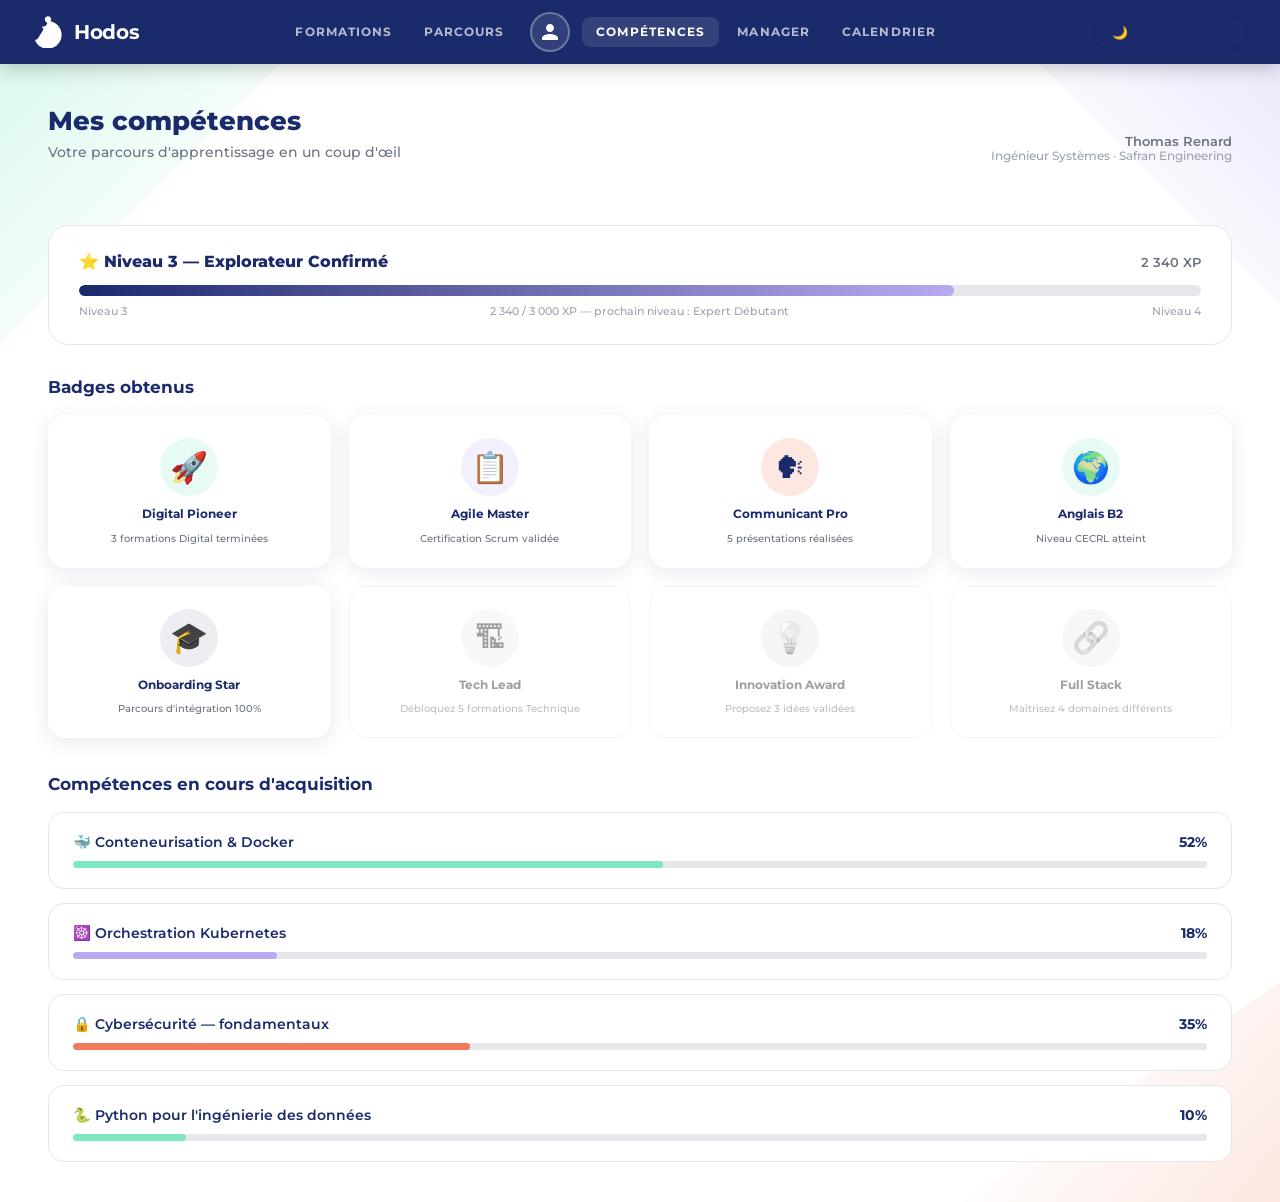
==== competences.html @ df262818 "feat: prototype interactif Hodos — 6 écrans + charte graphique complète Prototype HTML/CSS/JS fidèle" ====
<!DOCTYPE html>
<html lang="fr" data-theme="light">
<head>
  <meta charset="UTF-8">
  <meta name="viewport" content="width=device-width, initial-scale=1.0">
  <title>Hodos — Mes compétences</title>
  <link rel="stylesheet" href="style.css">
</head>
<body>

  <!-- ── Navbar ───────────────────────────────────────────── -->
  <nav class="navbar">
    <div class="navbar-left">
      <a href="index.html" class="hodos-logo">
        <svg viewBox="0 0 56 56" fill="none" xmlns="http://www.w3.org/2000/svg" width="32" height="32" aria-hidden="true">
          <circle cx="28" cy="6" r="5" fill="white" stroke="none"/>
          <path d="M28 11 A22 22 0 1 1 8 43" stroke="white" stroke-width="4.5" stroke-linecap="round"/>
          <path d="M20 20 Q36 20 36 28 Q36 36 20 36" stroke="white" stroke-width="4" stroke-linecap="round"/>
        </svg>
        <span class="hodos-logo-text">Hodos</span>
      </a>
    </div>
    <div class="navbar-center">
      <a href="dashboard.html" class="nav-link">Formations</a>
      <a href="dashboard.html" class="nav-link">Parcours</a>
      <a href="competences.html" class="nav-profile" aria-label="Mon profil">
        <svg viewBox="0 0 24 24" xmlns="http://www.w3.org/2000/svg" aria-hidden="true">
          <path d="M12 12c2.7 0 4.8-2.1 4.8-4.8S14.7 2.4 12 2.4 7.2 4.5 7.2 7.2 9.3 12 12 12zm0 2.4c-3.2 0-9.6 1.6-9.6 4.8v2.4h19.2v-2.4c0-3.2-6.4-4.8-9.6-4.8z"/>
        </svg>
      </a>
      <a href="competences.html" class="nav-link active">Compétences</a>
      <a href="manager.html" class="nav-link">Manager</a>
      <a href="#" class="nav-link">Calendrier</a>
    </div>
    <div class="navbar-right">
      <button class="theme-toggle" onclick="toggleTheme()" style="position:static;" aria-label="Changer le thème">
        <span class="theme-toggle-icon">🌙</span>
        <span class="theme-toggle-label">Mode sombre</span>
      </button>
    </div>
  </nav>

  <!-- ── Page ─────────────────────────────────────────────── -->
  <div class="page-wrapper">
    <div class="bg-deco" aria-hidden="true">
      <div class="deco-tl"></div>
      <div class="deco-tr"></div>
      <div class="deco-br"></div>
    </div>

    <div class="content">

      <!-- Header row -->
      <div class="flex items-center justify-between mb-8" style="flex-wrap:wrap;gap:12px;">
        <div>
          <h1 class="page-title">Mes compétences</h1>
          <p class="page-sub">Votre parcours d'apprentissage en un coup d'œil</p>
        </div>
        <div style="text-align:right;">
          <p style="font-size:.8rem;color:var(--text-secondary);font-weight:600;">Thomas Renard</p>
          <p style="font-size:.72rem;color:var(--text-muted);font-weight:500;">Ingénieur Systèmes · Safran Engineering</p>
        </div>
      </div>

      <!-- XP Bar -->
      <div class="xp-card">
        <div class="xp-header">
          <span class="xp-level">⭐ Niveau 3 — Explorateur Confirmé</span>
          <span class="xp-pts">2 340 XP</span>
        </div>
        <div class="xp-bar">
          <div class="xp-fill" data-w="78%"></div>
        </div>
        <div class="xp-sub">
          <span>Niveau 3</span>
          <span>2 340 / 3 000 XP — prochain niveau : Expert Débutant</span>
          <span>Niveau 4</span>
        </div>
      </div>

      <!-- Badges grid -->
      <h2 class="section-title">Badges obtenus</h2>
      <div class="badges-grid">

        <!-- Unlocked -->
        <div class="badge-card unlocked">
          <div class="badge-icon bi-mint">🚀</div>
          <p class="badge-name">Digital Pioneer</p>
          <p class="badge-desc">3 formations Digital terminées</p>
        </div>

        <div class="badge-card unlocked">
          <div class="badge-icon bi-lilas">📋</div>
          <p class="badge-name">Agile Master</p>
          <p class="badge-desc">Certification Scrum validée</p>
        </div>

        <div class="badge-card unlocked">
          <div class="badge-icon bi-salmon">🗣</div>
          <p class="badge-name">Communicant Pro</p>
          <p class="badge-desc">5 présentations réalisées</p>
        </div>

        <div class="badge-card unlocked">
          <div class="badge-icon bi-mint">🌍</div>
          <p class="badge-name">Anglais B2</p>
          <p class="badge-desc">Niveau CECRL atteint</p>
        </div>

        <div class="badge-card unlocked">
          <div class="badge-icon bi-navy">🎓</div>
          <p class="badge-name">Onboarding Star</p>
          <p class="badge-desc">Parcours d'intégration 100%</p>
        </div>

        <!-- Locked -->
        <div class="badge-card locked">
          <div class="badge-icon bi-lilas">🏗</div>
          <p class="badge-name">Tech Lead</p>
          <p class="badge-desc">Débloquez 5 formations Technique</p>
        </div>

        <div class="badge-card locked">
          <div class="badge-icon bi-salmon">💡</div>
          <p class="badge-name">Innovation Award</p>
          <p class="badge-desc">Proposez 3 idées validées</p>
        </div>

        <div class="badge-card locked">
          <div class="badge-icon bi-navy">🔗</div>
          <p class="badge-name">Full Stack</p>
          <p class="badge-desc">Maîtrisez 4 domaines différents</p>
        </div>

      </div><!-- /badges-grid -->

      <!-- Skills in progress -->
      <h2 class="section-title">Compétences en cours d'acquisition</h2>
      <div class="skills-progress">

        <div class="skill-row">
          <div class="skill-head">
            <span class="skill-name">🐳 Conteneurisation &amp; Docker</span>
            <span class="skill-pct">52%</span>
          </div>
          <div class="skill-bar">
            <div class="skill-fill sf-mint" data-w="52%"></div>
          </div>
        </div>

        <div class="skill-row">
          <div class="skill-head">
            <span class="skill-name">☸️ Orchestration Kubernetes</span>
            <span class="skill-pct">18%</span>
          </div>
          <div class="skill-bar">
            <div class="skill-fill sf-lilas" data-w="18%"></div>
          </div>
        </div>

        <div class="skill-row">
          <div class="skill-head">
            <span class="skill-name">🔒 Cybersécurité — fondamentaux</span>
            <span class="skill-pct">35%</span>
          </div>
          <div class="skill-bar">
            <div class="skill-fill sf-salmon" data-w="35%"></div>
          </div>
        </div>

        <div class="skill-row">
          <div class="skill-head">
            <span class="skill-name">🐍 Python pour l'ingénierie des données</span>
            <span class="skill-pct">10%</span>
          </div>
          <div class="skill-bar">
            <div class="skill-fill sf-mint" data-w="10%"></div>
          </div>
        </div>

      </div><!-- /skills-progress -->

    </div><!-- /content -->
  </div><!-- /page-wrapper -->

  <script src="app.js"></script>
</body>
</html>
---- style.css ----
@import url('https://fonts.googleapis.com/css2?family=Montserrat:wght@400;500;600;700;800&display=swap');

/* ============================================================
   CSS VARIABLES — Light / Dark
   ============================================================ */
:root {
  --navy:        #1B2A6B;
  --navy-dark:   #0D1842;
  --lilas:       #B8A9F0;
  --lilas-light: #D4CBF7;
  --salmon:      #F07A5A;
  --mint:        #7DE8C0;

  /* Light theme tokens */
  --bg-primary:    #FFFFFF;
  --bg-secondary:  #F5F7FF;
  --bg-card:       #FFFFFF;
  --text-primary:  #1B2A6B;
  --text-secondary:#6B7280;
  --text-muted:    #9CA3AF;
  --border:        #E5E7EB;
  --search-bg:     #F0F2FF;
  --shadow:        0 4px 20px rgba(27,42,107,.1);
  --shadow-lg:     0 8px 40px rgba(27,42,107,.15);
}

[data-theme="dark"] {
  --bg-primary:    #0D1842;
  --bg-secondary:  #111D50;
  --bg-card:       #1B2A6B;
  --text-primary:  #FFFFFF;
  --text-secondary:#B8A9F0;
  --text-muted:    #8B97C8;
  --border:        #2A3A7A;
  --search-bg:     rgba(255,255,255,.08);
  --shadow:        0 4px 20px rgba(0,0,0,.3);
  --shadow-lg:     0 8px 40px rgba(0,0,0,.4);
}

/* ============================================================
   RESET
   ============================================================ */
*, *::before, *::after { box-sizing: border-box; margin: 0; padding: 0; }
html  { scroll-behavior: smooth; }
body  {
  font-family: 'Montserrat', sans-serif;
  background: var(--bg-primary);
  color: var(--text-primary);
  min-height: 100vh;
  transition: background .3s, color .3s;
}
a { text-decoration: none; }
button { cursor: pointer; }

/* ============================================================
   LOGO SVG
   ============================================================ */
.hodos-logo {
  display: flex; align-items: center; gap: 10px;
  text-decoration: none; color: inherit;
}
.hodos-logo svg { flex-shrink: 0; }
.hodos-logo-text {
  font-size: 1.9rem; font-weight: 700; letter-spacing: -.3px;
  color: var(--text-primary);
}

/* Splash — big version */
.splash-logo .hodos-logo-text { font-size: 3.4rem; }
.splash-logo svg { width: 72px; height: 72px; }

/* Navbar — always white */
.navbar .hodos-logo-text { font-size: 1.25rem; color: #fff !important; }
.navbar .hodos-logo svg  { width: 32px; height: 32px; }
.navbar .hodos-logo svg path,
.navbar .hodos-logo svg circle { stroke: #fff !important; fill: #fff !important; }

/* ============================================================
   THEME TOGGLE BUTTON (floating)
   ============================================================ */
.theme-toggle {
  position: fixed; top: 18px; right: 20px; z-index: 200;
  display: flex; align-items: center; gap: 8px;
  padding: 8px 18px; border-radius: 50px;
  font-family: 'Montserrat', sans-serif; font-size: .8rem; font-weight: 600;
  border: 2px solid rgba(255,255,255,.25);
  background: rgba(255,255,255,.15); backdrop-filter: blur(12px);
  color: #fff; transition: all .25s;
}
[data-theme="light"] .theme-toggle {
  border-color: rgba(27,42,107,.18);
  background: rgba(27,42,107,.07);
  color: var(--navy);
}
.theme-toggle:hover { transform: scale(1.04); }
.theme-toggle svg { width: 16px; height: 16px; }

/* Inner pages — shift below navbar */
.inner-theme-toggle { top: 76px; }

/* ============================================================
   SPLASH PAGE
   ============================================================ */
.splash-page {
  position: relative; overflow: hidden;
  min-height: 100vh;
  display: flex; align-items: center; justify-content: center;
}

/* ── Light splash background ── */
[data-theme="light"] .splash-page {
  background: linear-gradient(145deg, #fff8f6 0%, #f5f4ff 40%, #f0fff9 100%);
}
[data-theme="light"] .sp-blob1 {
  position: absolute; top: -120px; left: -120px;
  width: 520px; height: 520px; border-radius: 50%;
  background: radial-gradient(circle, rgba(240,122,90,.18) 0%, transparent 70%);
}
[data-theme="light"] .sp-blob2 {
  position: absolute; bottom: -80px; left: -60px;
  width: 420px; height: 420px; border-radius: 50%;
  background: radial-gradient(circle, rgba(125,232,192,.22) 0%, transparent 70%);
}
[data-theme="light"] .sp-blob3 {
  position: absolute; top: -60px; right: -80px;
  width: 360px; height: 360px; border-radius: 50%;
  background: radial-gradient(circle, rgba(184,169,240,.18) 0%, transparent 70%);
}

/* ── Dark splash background ── */
[data-theme="dark"] .splash-page { background: #1B2A6B; }
[data-theme="dark"] .sp-blob1 {
  position: absolute; top: 0; left: 0;
  width: 58%; height: 100%;
  background: linear-gradient(148deg, #3DB8B8 0%, #2A9494 100%);
  clip-path: polygon(0 0, 65% 0, 38% 100%, 0 100%);
  opacity: .82;
}
[data-theme="dark"] .sp-blob2 {
  position: absolute; top: 0; right: 0;
  width: 42%; height: 52%;
  background: linear-gradient(210deg, #B49CB0 0%, #8A6A8A 100%);
  clip-path: polygon(28% 0, 100% 0, 100% 100%, 0 90%);
  opacity: .80;
}
[data-theme="dark"] .sp-blob3 {
  position: absolute; bottom: 0; right: 0;
  width: 38%; height: 48%;
  background: linear-gradient(160deg, #4A52A0 0%, #333A80 100%);
  clip-path: polygon(0 10%, 100% 0, 100% 100%, 20% 100%);
  opacity: .65;
}

.splash-content {
  position: relative; z-index: 10;
  display: flex; flex-direction: column;
  align-items: center; gap: 52px;
}

/* Logo color on light splash */
[data-theme="light"] .splash-logo .hodos-logo-text { color: var(--navy); }
[data-theme="light"] .splash-logo svg path,
[data-theme="light"] .splash-logo svg circle {
  stroke: var(--navy) !important;
  fill:   var(--navy) !important;
}
/* Logo color on dark splash */
[data-theme="dark"] .splash-logo .hodos-logo-text { color: #fff; }
[data-theme="dark"] .splash-logo svg path,
[data-theme="dark"] .splash-logo svg circle {
  stroke: #fff !important;
  fill:   #fff !important;
}

/* SE CONNECTER button */
.btn-connect {
  font-family: 'Montserrat', sans-serif; font-size: .88rem;
  font-weight: 700; letter-spacing: 1.8px; text-transform: uppercase;
  padding: 17px 60px; border-radius: 50px;
  transition: all .3s; border: 2.5px solid transparent;
}
[data-theme="light"] .btn-connect {
  background: var(--navy); color: #fff; border-color: var(--navy);
  box-shadow: 0 6px 24px rgba(27,42,107,.30);
}
[data-theme="light"] .btn-connect:hover {
  background: var(--navy-dark); transform: translateY(-3px);
  box-shadow: 0 10px 32px rgba(27,42,107,.40);
}
[data-theme="dark"] .btn-connect {
  background: transparent; color: #fff; border-color: #fff;
}
[data-theme="dark"] .btn-connect:hover {
  background: rgba(255,255,255,.14); transform: translateY(-3px);
}

/* ============================================================
   NAVBAR
   ============================================================ */
.navbar {
  background: var(--navy); height: 64px;
  padding: 0 32px;
  display: flex; align-items: center; justify-content: space-between;
  position: sticky; top: 0; z-index: 100;
  box-shadow: 0 2px 20px rgba(0,0,0,.25);
}
.navbar-left  { flex: 0 0 auto; }
.navbar-center {
  flex: 1; display: flex; align-items: center;
  justify-content: center; gap: 4px;
}
.navbar-right { flex: 0 0 auto; display: flex; align-items: center; gap: 4px; }

.nav-link {
  color: rgba(255,255,255,.68); font-size: .72rem;
  font-weight: 700; letter-spacing: 1.1px; text-transform: uppercase;
  padding: 8px 14px; border-radius: 8px; transition: all .2s;
}
.nav-link:hover, .nav-link.active {
  color: #fff; background: rgba(255,255,255,.11);
}
.nav-profile {
  width: 40px; height: 40px; border-radius: 50%;
  border: 2px solid rgba(255,255,255,.3);
  background: rgba(255,255,255,.1);
  display: flex; align-items: center; justify-content: center;
  transition: all .2s; margin: 0 8px;
}
.nav-profile:hover { background: rgba(255,255,255,.22); transform: scale(1.06); }
.nav-profile svg { width: 20px; height: 20px; fill: #fff; }

/* ============================================================
   PAGE LAYOUT
   ============================================================ */
.page-wrapper { position: relative; min-height: calc(100vh - 64px); overflow: hidden; }

/* Decorative shapes (inner pages) */
.bg-deco { position: absolute; inset: 0; pointer-events: none; overflow: hidden; }
[data-theme="light"] .deco-tl {
  position: absolute; top: 0; left: 0;
  width: 280px; height: 280px;
  background: linear-gradient(135deg, rgba(125,232,192,.28) 0%, transparent 70%);
  clip-path: polygon(0 0, 100% 0, 0 100%);
}
[data-theme="light"] .deco-tr {
  position: absolute; top: 0; right: 0;
  width: 240px; height: 240px;
  background: linear-gradient(225deg, rgba(184,169,240,.26) 0%, transparent 70%);
  clip-path: polygon(100% 0, 100% 100%, 0 0);
}
[data-theme="light"] .deco-br {
  position: absolute; bottom: 0; right: 0;
  width: 320px; height: 220px;
  background: linear-gradient(310deg, rgba(240,122,90,.18) 0%, transparent 70%);
  clip-path: polygon(100% 100%, 0 100%, 100% 0);
}
[data-theme="dark"] .deco-tl {
  position: absolute; top: 0; left: 0; width: 280px; height: 280px;
  background: rgba(125,232,192,.06); clip-path: polygon(0 0, 100% 0, 0 100%);
}
[data-theme="dark"] .deco-tr {
  position: absolute; top: 0; right: 0; width: 240px; height: 240px;
  background: rgba(184,169,240,.07); clip-path: polygon(100% 0, 100% 100%, 0 0);
}
[data-theme="dark"] .deco-br {
  position: absolute; bottom: 0; right: 0; width: 320px; height: 220px;
  background: rgba(240,122,90,.05); clip-path: polygon(100% 100%, 0 100%, 100% 0);
}

.content { position: relative; z-index: 1; padding: 40px 48px; }

/* ============================================================
   SEARCH BAR
   ============================================================ */
.search-wrap { display: flex; justify-content: center; margin-bottom: 40px; }
.search-bar {
  display: flex; align-items: center; gap: 12px;
  background: var(--search-bg); border: 1.5px solid var(--border);
  border-radius: 50px; padding: 14px 28px;
  width: 100%; max-width: 460px; transition: all .2s;
}
.search-bar:focus-within {
  border-color: var(--navy); box-shadow: 0 0 0 3px rgba(27,42,107,.08);
}
[data-theme="dark"] .search-bar:focus-within {
  border-color: var(--lilas); box-shadow: 0 0 0 3px rgba(184,169,240,.1);
}
.search-bar input {
  background: none; border: none; outline: none;
  font-family: 'Montserrat', sans-serif; font-size: .75rem;
  font-weight: 700; letter-spacing: 1.2px; text-transform: uppercase;
  color: var(--text-secondary); width: 100%;
}
.search-bar input::placeholder { color: var(--text-muted); }
.search-bar svg { width: 18px; height: 18px; flex-shrink: 0; color: var(--text-secondary); }

/* ============================================================
   CARDS GRID
   ============================================================ */
.cards-grid { display: grid; grid-template-columns: repeat(3,1fr); gap: 28px; }

.formation-card {
  background: var(--navy); border-radius: 24px;
  padding: 30px; cursor: pointer;
  transition: all .3s; display: block;
  min-height: 240px; position: relative; overflow: hidden;
}
.formation-card::after {
  content: ''; position: absolute; top: -60px; right: -60px;
  width: 180px; height: 180px; background: rgba(255,255,255,.04);
  border-radius: 50%;
}
.formation-card:hover {
  transform: translateY(-7px);
  box-shadow: 0 20px 50px rgba(27,42,107,.45);
}

.card-tag {
  display: inline-block; padding: 4px 14px; border-radius: 20px;
  font-size: .68rem; font-weight: 700; letter-spacing: .6px;
  text-transform: uppercase; margin-bottom: 16px;
}
.tag-digital    { background: rgba(125,232,192,.2);  color: #7DE8C0; }
.tag-management { background: rgba(184,169,240,.2);  color: #B8A9F0; }
.tag-technique  { background: rgba(240,122,90,.2);   color: #F07A5A; }
.tag-langues    { background: rgba(255,255,255,.15); color: #fff; }

.card-title {
  font-size: 1.05rem; font-weight: 700; color: #fff;
  margin-bottom: 10px; line-height: 1.45;
}
.card-meta {
  font-size: .73rem; color: rgba(255,255,255,.55);
  font-weight: 500; margin-bottom: 24px;
}
.card-progress { margin-top: auto; }
.prog-row {
  display: flex; justify-content: space-between;
  align-items: center; margin-bottom: 7px;
}
.prog-label { font-size: .68rem; color: rgba(255,255,255,.55); font-weight: 500; }
.prog-pct   { font-size: .82rem; color: #fff; font-weight: 700; }
.prog-bar {
  height: 6px; background: rgba(255,255,255,.15);
  border-radius: 10px; overflow: hidden;
}
.prog-fill {
  height: 100%; border-radius: 10px; background: var(--mint);
  transition: width 1.2s cubic-bezier(.4,0,.2,1);
}
.prog-fill.p-lilas  { background: var(--lilas); }
.prog-fill.p-salmon { background: var(--salmon); }

/* ============================================================
   BUTTONS (general)
   ============================================================ */
.btn-primary {
  font-family: 'Montserrat', sans-serif; font-size: .88rem;
  font-weight: 700; letter-spacing: .5px;
  padding: 14px 40px; border-radius: 50px;
  background: var(--navy); color: #fff; border: none;
  box-shadow: 0 4px 16px rgba(27,42,107,.25); transition: all .3s;
}
.btn-primary:hover {
  background: var(--navy-dark); transform: translateY(-2px);
  box-shadow: 0 8px 28px rgba(27,42,107,.38);
}
[data-theme="dark"] .btn-primary {
  background: var(--lilas); color: var(--navy);
  box-shadow: 0 4px 16px rgba(184,169,240,.3);
}
[data-theme="dark"] .btn-primary:hover {
  background: var(--lilas-light); transform: translateY(-2px);
}

.btn-outline {
  font-family: 'Montserrat', sans-serif; font-size: .85rem;
  font-weight: 600; padding: 12px 32px; border-radius: 50px;
  background: transparent; color: var(--navy);
  border: 2px solid var(--navy); transition: all .25s;
}
.btn-outline:hover { background: var(--navy); color: #fff; }
[data-theme="dark"] .btn-outline {
  color: var(--lilas); border-color: var(--lilas);
}
[data-theme="dark"] .btn-outline:hover {
  background: var(--lilas); color: var(--navy);
}

/* ============================================================
   PAGE TYPOGRAPHY
   ============================================================ */
.page-title {
  font-size: 1.65rem; font-weight: 800;
  color: var(--text-primary); margin-bottom: 6px;
}
.page-sub {
  font-size: .9rem; color: var(--text-secondary);
  font-weight: 500; margin-bottom: 32px;
}
.section-title {
  font-size: 1.05rem; font-weight: 700;
  color: var(--text-primary); margin-bottom: 18px;
}

/* ============================================================
   ONBOARDING
   ============================================================ */
.onboarding-page {
  min-height: 100vh; display: flex;
  flex-direction: column; align-items: center;
  justify-content: center; background: var(--bg-primary);
  padding: 60px 20px; position: relative; overflow: hidden;
}

.ob-progress {
  position: fixed; top: 0; left: 0; right: 0; height: 5px;
  background: var(--border); z-index: 50;
}
.ob-progress-fill {
  height: 100%; width: 0%;
  background: linear-gradient(90deg, var(--navy), var(--lilas));
  border-radius: 0 4px 4px 0; transition: width .55s ease;
}

.ob-step {
  display: none; max-width: 560px; width: 100%;
  flex-direction: column; align-items: center; gap: 36px;
  animation: slideIn .4s ease;
}
.ob-step.active { display: flex; }

@keyframes slideIn {
  from { opacity: 0; transform: translateX(28px); }
  to   { opacity: 1; transform: translateX(0); }
}

.ob-indicator {
  font-size: .75rem; font-weight: 600;
  color: var(--text-secondary); letter-spacing: 1.2px; text-transform: uppercase;
}
.ob-question {
  font-size: 1.85rem; font-weight: 800;
  color: var(--text-primary); text-align: center; line-height: 1.3;
}

.options-grid { display: grid; grid-template-columns: repeat(2,1fr); gap: 14px; width: 100%; }
.opt-btn {
  padding: 24px 18px; border-radius: 20px;
  border: 2px solid var(--border); background: var(--bg-card);
  font-family: 'Montserrat', sans-serif; font-size: .95rem;
  font-weight: 600; color: var(--text-primary);
  display: flex; flex-direction: column; align-items: center; gap: 10px;
  transition: all .22s; cursor: pointer;
}
.opt-btn .opt-icon { font-size: 2.2rem; }
.opt-btn:hover {
  border-color: var(--navy); transform: translateY(-3px);
  box-shadow: 0 6px 20px rgba(27,42,107,.1);
}
[data-theme="dark"] .opt-btn:hover { border-color: var(--lilas); }
.opt-btn.selected {
  border-color: var(--navy); background: var(--navy); color: #fff;
}
[data-theme="dark"] .opt-btn.selected {
  border-color: var(--lilas); background: rgba(184,169,240,.18); color: var(--lilas);
}

/* Success screen */
.ob-success {
  display: none; flex-direction: column;
  align-items: center; gap: 28px; text-align: center; max-width: 480px;
  animation: slideIn .4s ease;
}
.ob-success.active { display: flex; }
.success-icon {
  width: 88px; height: 88px; border-radius: 50%;
  background: linear-gradient(135deg, var(--mint), var(--navy));
  display: flex; align-items: center; justify-content: center; font-size: 2.6rem;
}
.success-title { font-size: 2.1rem; font-weight: 800; color: var(--text-primary); }
.success-sub   { font-size: 1rem; color: var(--text-secondary); line-height: 1.65; }

/* ============================================================
   FORMATION PAGE
   ============================================================ */
.formation-header {
  background: var(--navy); color: #fff;
  padding: 36px 48px; position: relative; overflow: hidden;
}
.formation-header::before {
  content: ''; position: absolute; inset: 0;
  background: linear-gradient(135deg, rgba(125,232,192,.08) 0%, transparent 50%, rgba(184,169,240,.06) 100%);
}
.fh-inner { position: relative; z-index: 1; }
.fh-tag   { display: inline-flex; align-items: center; gap: 8px; margin-bottom: 14px; }
.fh-title { font-size: 1.7rem; font-weight: 800; margin-bottom: 12px; }
.fh-meta  { display: flex; gap: 24px; font-size: .82rem; color: rgba(255,255,255,.65); font-weight: 500; }
.fh-meta span { display: flex; align-items: center; gap: 6px; }

/* Formation overall progress */
.fh-progress {
  margin-top: 24px; display: flex; align-items: center; gap: 16px;
}
.fh-prog-bar { flex: 1; height: 8px; background: rgba(255,255,255,.2); border-radius: 10px; overflow: hidden; }
.fh-prog-fill { height: 100%; background: var(--mint); border-radius: 10px; transition: width 1.2s ease; }
.fh-prog-label { font-size: .82rem; font-weight: 700; color: rgba(255,255,255,.85); white-space: nowrap; }

/* Video player */
.video-player {
  background: #0D1842; border-radius: 18px;
  aspect-ratio: 16/9; max-width: 760px; width: 100%;
  display: flex; align-items: center; justify-content: center;
  cursor: pointer; position: relative; overflow: hidden;
  box-shadow: var(--shadow-lg);
}
.video-player::before {
  content: ''; position: absolute; inset: 0;
  background: linear-gradient(135deg, rgba(125,232,192,.08) 0%, transparent 50%, rgba(184,169,240,.08) 100%);
}
.play-btn {
  width: 76px; height: 76px; border-radius: 50%;
  background: rgba(255,255,255,.14); backdrop-filter: blur(10px);
  border: 2px solid rgba(255,255,255,.28);
  display: flex; align-items: center; justify-content: center;
  transition: all .3s; position: relative; z-index: 1;
}
.play-btn:hover { background: rgba(255,255,255,.26); transform: scale(1.1); }
.play-btn svg { width: 30px; height: 30px; fill: #fff; margin-left: 5px; }

/* Timer widget */
.timer-widget {
  display: inline-flex; align-items: center; gap: 10px;
  padding: 10px 22px; background: var(--bg-card);
  border: 1.5px solid var(--border); border-radius: 50px;
  font-family: 'Montserrat', sans-serif; transition: all .25s;
}
.timer-widget.active { border-color: var(--salmon); background: rgba(240,122,90,.07); }
.timer-dot {
  width: 9px; height: 9px; border-radius: 50%;
  background: var(--text-muted); transition: all .3s;
}
.timer-widget.active .timer-dot { background: var(--salmon); animation: dot-pulse 1.1s ease infinite; }
@keyframes dot-pulse {
  0%,100% { transform: scale(1); opacity: 1; }
  50%      { transform: scale(1.5); opacity: .65; }
}
.timer-label { font-size: .82rem; font-weight: 600; color: var(--text-primary); }
.timer-val   { font-size: .82rem; font-weight: 700; color: var(--salmon); display: none; }
.timer-widget.active .timer-val { display: block; }

/* Modules list */
.modules-list { display: flex; flex-direction: column; gap: 10px; }
.module-item {
  display: flex; align-items: center; gap: 16px;
  padding: 15px 18px; border-radius: 14px;
  background: var(--bg-card); border: 1.5px solid var(--border);
  transition: all .2s; cursor: pointer;
}
.module-item:hover { border-color: var(--navy); transform: translateX(4px); }
[data-theme="dark"] .module-item:hover { border-color: var(--lilas); }
.module-item.current { border-color: var(--navy); }
[data-theme="dark"] .module-item.current { border-color: var(--lilas); }

.mod-status {
  width: 28px; height: 28px; border-radius: 50%;
  display: flex; align-items: center; justify-content: center;
  font-size: .72rem; font-weight: 700; flex-shrink: 0;
}
.st-done     { background: var(--mint);    color: #0A5A3A; }
.st-current  { background: var(--navy);    color: #fff; }
.st-upcoming { background: var(--border); color: var(--text-muted); }
[data-theme="dark"] .st-upcoming { background: rgba(255,255,255,.1); }

.mod-info { flex: 1; }
.mod-name { font-size: .88rem; font-weight: 600; color: var(--text-primary); margin-bottom: 2px; }
.mod-dur  { font-size: .73rem; color: var(--text-secondary); font-weight: 500; }
.mod-badge {
  font-size: .68rem; font-weight: 700; padding: 3px 10px; border-radius: 12px;
  text-transform: uppercase; letter-spacing: .4px;
}
.mb-done     { background: rgba(125,232,192,.15); color: #0A6A4A; }
.mb-current  { background: rgba(27,42,107,.1);    color: var(--navy); }
.mb-upcoming { background: rgba(107,114,128,.1);  color: var(--text-secondary); }
[data-theme="dark"] .mb-done    { color: var(--mint); }
[data-theme="dark"] .mb-current { background: rgba(184,169,240,.15); color: var(--lilas); }

/* ============================================================
   COMPÉTENCES
   ============================================================ */
.xp-card {
  background: var(--bg-card); border: 1.5px solid var(--border);
  border-radius: 20px; padding: 26px 30px; margin-bottom: 32px;
}
.xp-header { display: flex; justify-content: space-between; align-items: center; margin-bottom: 14px; }
.xp-level  { font-size: 1rem; font-weight: 800; color: var(--navy); }
[data-theme="dark"] .xp-level { color: var(--lilas); }
.xp-pts    { font-size: .82rem; font-weight: 600; color: var(--text-secondary); }
.xp-bar    { height: 11px; background: var(--border); border-radius: 10px; overflow: hidden; margin-bottom: 8px; }
.xp-fill   { height: 100%; background: linear-gradient(90deg, var(--navy), var(--lilas)); border-radius: 10px; transition: width 1.4s ease; }
.xp-sub    { display: flex; justify-content: space-between; font-size: .7rem; color: var(--text-muted); font-weight: 500; }

.badges-grid { display: grid; grid-template-columns: repeat(4,1fr); gap: 18px; margin-bottom: 36px; }
.badge-card {
  display: flex; flex-direction: column; align-items: center; gap: 10px;
  padding: 22px 14px; border-radius: 18px; background: var(--bg-card);
  border: 1.5px solid var(--border); text-align: center; transition: all .3s;
}
.badge-card.unlocked {
  border-color: transparent;
  box-shadow: 0 4px 20px rgba(27,42,107,.1);
}
.badge-card.unlocked:hover { transform: translateY(-5px); box-shadow: 0 10px 32px rgba(27,42,107,.18); }
.badge-card.locked { opacity: .45; filter: grayscale(1); }
.badge-icon {
  width: 58px; height: 58px; border-radius: 50%;
  display: flex; align-items: center; justify-content: center; font-size: 1.9rem;
}
.bi-mint   { background: rgba(125,232,192,.18); }
.bi-lilas  { background: rgba(184,169,240,.18); }
.bi-salmon { background: rgba(240,122,90,.18); }
.bi-navy   { background: rgba(27,42,107,.08); }
.badge-name { font-size: .75rem; font-weight: 700; color: var(--text-primary); line-height: 1.3; }
.badge-desc { font-size: .65rem; color: var(--text-secondary); font-weight: 500; }

.skills-progress { display: flex; flex-direction: column; gap: 14px; }
.skill-row {
  background: var(--bg-card); border: 1.5px solid var(--border);
  border-radius: 16px; padding: 20px 24px;
}
.skill-head { display: flex; justify-content: space-between; align-items: center; margin-bottom: 10px; }
.skill-name { font-size: .9rem; font-weight: 600; color: var(--text-primary); }
.skill-pct  { font-size: .9rem; font-weight: 700; color: var(--navy); }
[data-theme="dark"] .skill-pct { color: var(--lilas); }
.skill-bar  { height: 7px; background: var(--border); border-radius: 8px; overflow: hidden; }
.skill-fill { height: 100%; border-radius: 8px; transition: width 1.3s ease; }
.sf-mint   { background: var(--mint); }
.sf-lilas  { background: var(--lilas); }
.sf-salmon { background: var(--salmon); }

/* ============================================================
   MANAGER PAGE
   ============================================================ */
.filter-tabs { display: flex; gap: 8px; margin-bottom: 22px; flex-wrap: wrap; }
.filter-tab {
  padding: 8px 20px; border-radius: 50px;
  border: 1.5px solid var(--border); background: transparent;
  font-family: 'Montserrat', sans-serif; font-size: .78rem;
  font-weight: 600; color: var(--text-secondary); transition: all .2s;
}
.filter-tab.active, .filter-tab:hover {
  background: var(--navy); border-color: var(--navy); color: #fff;
}
[data-theme="dark"] .filter-tab.active,
[data-theme="dark"] .filter-tab:hover {
  background: rgba(184,169,240,.2); border-color: var(--lilas); color: var(--lilas);
}

.manager-table {
  width: 100%; border-collapse: collapse;
  background: var(--bg-card); border-radius: 18px; overflow: hidden;
  box-shadow: var(--shadow);
}
.manager-table thead { background: var(--navy); }
.manager-table th {
  padding: 15px 20px; text-align: left;
  font-size: .72rem; font-weight: 700; letter-spacing: 1px;
  text-transform: uppercase; color: rgba(255,255,255,.8);
}
.manager-table td {
  padding: 15px 20px; border-bottom: 1px solid var(--border);
  font-size: .84rem; color: var(--text-primary);
  font-weight: 500; vertical-align: middle;
}
.manager-table tr:last-child td { border-bottom: none; }
.manager-table tbody tr { transition: background .15s; }
.manager-table tbody tr:hover td { background: rgba(27,42,107,.035); }
[data-theme="dark"] .manager-table tbody tr:hover td { background: rgba(255,255,255,.03); }

.collab-name { font-weight: 700; }
.prog-cell { min-width: 130px; }
.prog-sm {
  height: 6px; background: var(--border);
  border-radius: 6px; overflow: hidden; margin-top: 5px;
}
.prog-sm-fill { height: 100%; border-radius: 6px; }
.psf-mint   { background: var(--mint); }
.psf-lilas  { background: var(--lilas); }
.psf-salmon { background: var(--salmon); }
.psf-light  { background: var(--border); }

.st-pill {
  display: inline-block; padding: 4px 12px; border-radius: 20px;
  font-size: .68rem; font-weight: 700;
  text-transform: uppercase; letter-spacing: .5px; white-space: nowrap;
}
.sp-active   { background: rgba(125,232,192,.14); color: #0A6A4A; }
.sp-done     { background: rgba(27,42,107,.1);    color: var(--navy); }
.sp-inactive { background: rgba(240,122,90,.14);  color: var(--salmon); }
.sp-none     { background: rgba(107,114,128,.09); color: var(--text-secondary); }
[data-theme="dark"] .sp-active { color: var(--mint); }
[data-theme="dark"] .sp-done   { background: rgba(184,169,240,.15); color: var(--lilas); }

.alert-strip {
  display: flex; align-items: center; gap: 8px;
  background: rgba(240,122,90,.1); border: 1px solid rgba(240,122,90,.3);
  border-radius: 10px; padding: 10px 16px;
  font-size: .8rem; font-weight: 600; color: var(--salmon);
  margin-bottom: 20px; flex-wrap: wrap;
}

/* Bar chart */
.chart-card {
  background: var(--bg-card); border: 1.5px solid var(--border);
  border-radius: 20px; padding: 28px;
}
.chart-bar-area {
  display: flex; align-items: stretch;
  gap: 16px; height: 150px; margin-top: 20px;
}
.bar-group {
  display: flex; flex-direction: column; align-items: center;
  flex: 1; gap: 0; height: 100%;
}
.bar-wrap  {
  position: relative; width: 100%; flex: 1;
  border-bottom: 2px solid var(--border);
}
.chart-bar {
  position: absolute; bottom: 0; width: 100%;
  background: var(--navy); border-radius: 7px 7px 0 0;
  min-height: 4px; height: 0;
  transition: height 1.2s cubic-bezier(.4,0,.2,1);
}
.chart-bar:hover::after {
  content: attr(data-v);
  position: absolute; top: -28px; left: 50%; transform: translateX(-50%);
  background: var(--navy); color: #fff; padding: 2px 8px;
  border-radius: 6px; font-size: .7rem; font-weight: 700; white-space: nowrap;
}
[data-theme="dark"] .chart-bar { background: var(--lilas); }
.bar-lbl { font-size: .68rem; font-weight: 600; color: var(--text-secondary); text-align: center; padding-top: 7px; }

/* ============================================================
   UTILITY
   ============================================================ */
.flex         { display: flex; }
.flex-col     { flex-direction: column; }
.items-center { align-items: center; }
.justify-between { justify-content: space-between; }
.gap-2 { gap: 8px; }  .gap-3 { gap: 12px; } .gap-4 { gap: 16px; }
.gap-6 { gap: 24px; } .gap-8 { gap: 32px; }
.mb-4 { margin-bottom: 16px; } .mb-6 { margin-bottom: 24px; }
.mb-8 { margin-bottom: 32px; } .mt-4 { margin-top: 16px; }
.mt-6 { margin-top: 24px; }  .text-center { text-align: center; }
.w-full { width: 100%; }
.two-col { display: grid; grid-template-columns: 1fr 1fr; gap: 28px; }

/* ============================================================
   RESPONSIVE
   ============================================================ */
@media (max-width: 900px) {
  .cards-grid { grid-template-columns: 1fr; }
  .badges-grid { grid-template-columns: repeat(2,1fr); }
  .two-col { grid-template-columns: 1fr; }
  .content { padding: 28px 20px; }
  .formation-header { padding: 28px 20px; }
  .navbar { padding: 0 16px; }
  .nav-link { font-size: .65rem; padding: 6px 10px; letter-spacing: .5px; }
}
@media (max-width: 600px) {
  .options-grid { grid-template-columns: 1fr; }
  .ob-question  { font-size: 1.4rem; }
  .manager-table th, .manager-table td { padding: 10px 12px; font-size: .75rem; }
}
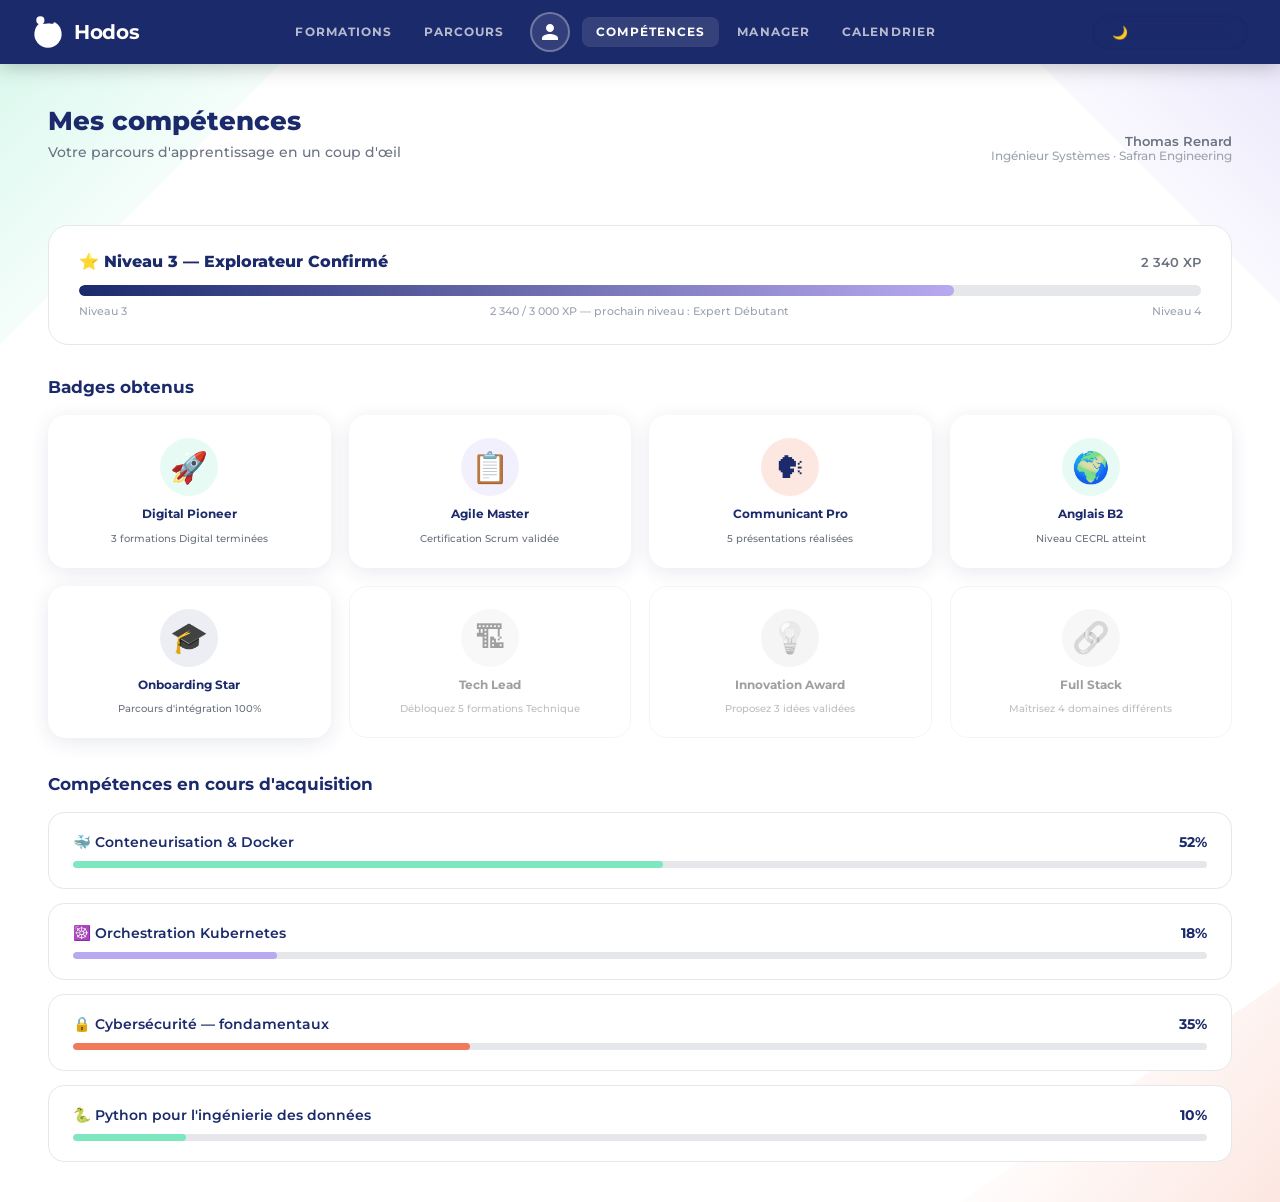
==== commit 83184d84: "fix: splash page pixel-perfect + logo SVG fidèle au PNG officiel - Rewrite index.html avec backgroun" ====
--- a/competences.html
+++ b/competences.html
@@ -12,10 +12,10 @@
   <nav class="navbar">
     <div class="navbar-left">
       <a href="index.html" class="hodos-logo">
-        <svg viewBox="0 0 56 56" fill="none" xmlns="http://www.w3.org/2000/svg" width="32" height="32" aria-hidden="true">
-          <circle cx="28" cy="6" r="5" fill="white" stroke="none"/>
-          <path d="M28 11 A22 22 0 1 1 8 43" stroke="white" stroke-width="4.5" stroke-linecap="round"/>
-          <path d="M20 20 Q36 20 36 28 Q36 36 20 36" stroke="white" stroke-width="4" stroke-linecap="round"/>
+        <svg viewBox="0 0 88 88" fill="none" xmlns="http://www.w3.org/2000/svg" width="32" height="32" aria-hidden="true">
+          <circle cx="23" cy="12" r="8.5" stroke="white" stroke-width="5.5" fill="none"/>
+          <path d="M 62 21 A 34 34 0 1 1 26 21" stroke="white" stroke-width="7" stroke-linecap="round" fill="none"/>
+          <path d="M 38 25 C 64 18 72 46 43 55 C 14 64 20 84 53 80" stroke="white" stroke-width="6" stroke-linecap="round" fill="none"/>
         </svg>
         <span class="hodos-logo-text">Hodos</span>
       </a>
